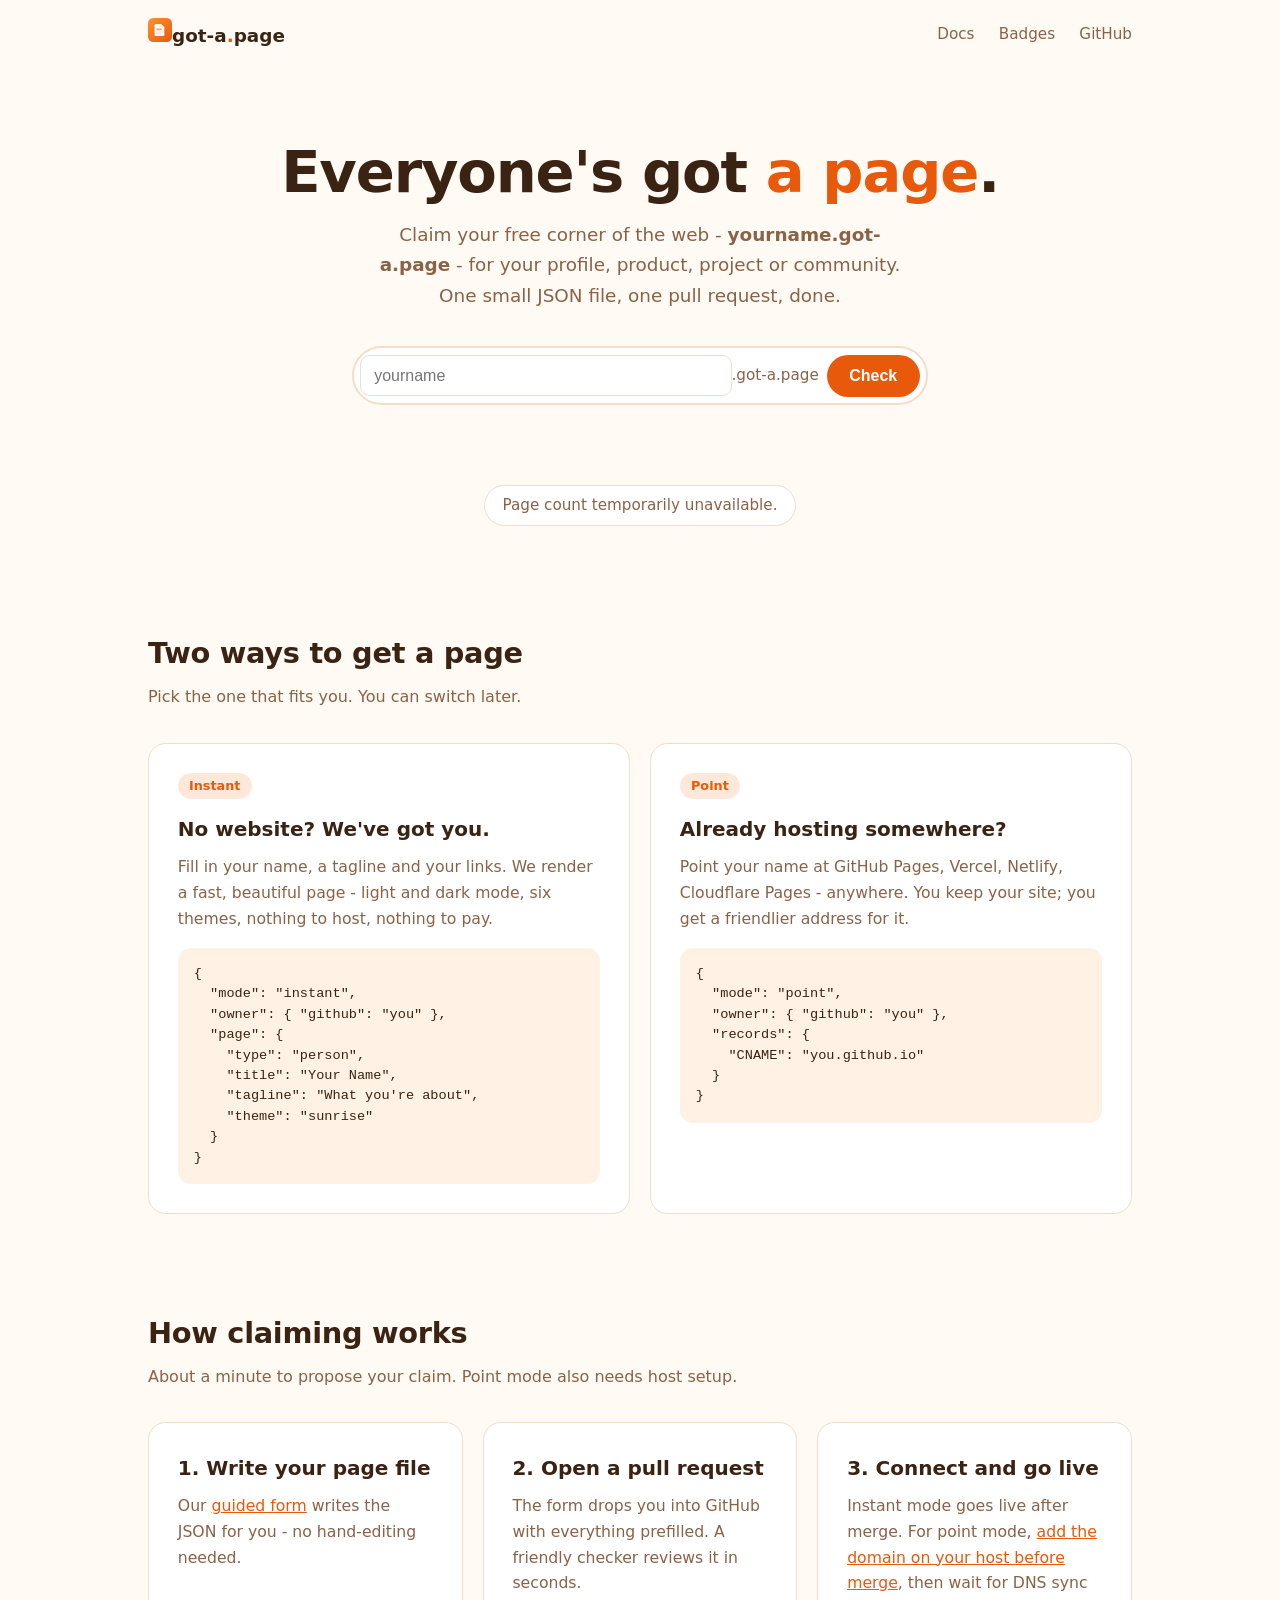
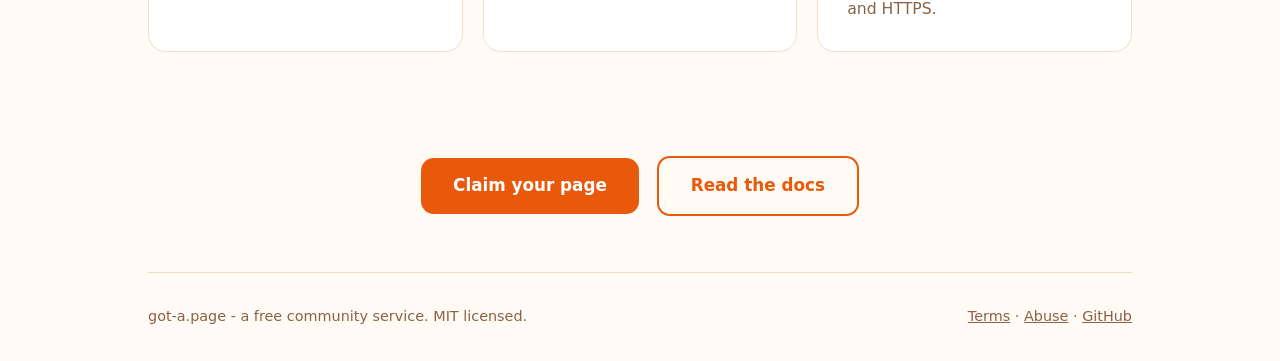
==== index.html @ 7d78240e "Use brand favicon, add og/social-card meta, logo in nav" ====
<!doctype html>
<html lang="en">
<head>
<meta charset="utf-8">
<meta name="viewport" content="width=device-width, initial-scale=1">
<title>got-a.page - Everyone's got a page</title>
<meta name="description" content="Claim your free name.got-a.page subdomain. Instant hosted pages or point it at your own site - one small JSON file, one pull request.">
<meta property="og:type" content="website">
<meta property="og:title" content="got-a.page - Everyone's got a page">
<meta property="og:description" content="Free community subdomains for profiles, products, projects and communities.">
<meta property="og:url" content="https://got-a.page">
<meta property="og:image" content="https://got-a.page/assets/social-card.png">
<meta name="twitter:card" content="summary_large_image">
<link rel="stylesheet" href="styles.css">
<link rel="icon" type="image/svg+xml" href="/assets/favicon.svg">
</head>
<body>
<div class="wrap">
  <nav>
    <a class="brand" href="/"><img src="/assets/favicon.svg" alt="" width="24" height="24">got-a<span>.</span>page</a>
    <div class="links">
      <a href="/docs">Docs</a>
      <a href="/badges/">Badges</a>
      <a href="https://github.com/got-a-page/claim">GitHub</a>
    </div>
  </nav>

  <header class="hero">
    <h1>Everyone's got <em>a page</em>.</h1>
    <p>Claim your free corner of the web - <strong>yourname.got-a.page</strong> - for your profile,
    product, project or community. One small JSON file, one pull request, done.</p>

    <form class="checker" id="checker">
      <input id="name" type="text" inputmode="latin" autocomplete="off" spellcheck="false"
        placeholder="yourname" aria-label="Choose your page name" maxlength="40">
      <span class="suffix">.got-a.page</span>
      <button type="submit">Check</button>
    </form>
    <p id="result" role="status" aria-live="polite"></p>

    <div class="counter"><strong id="count">...</strong> pages already claimed. Yours next?</div>
  </header>

  <section id="how">
    <h2>Two ways to get a page</h2>
    <p class="sub">Pick the one that fits you. You can switch later.</p>
    <div class="modes">
      <div class="card">
        <span class="tag">Instant</span>
        <h3>No website? We've got you.</h3>
        <p>Fill in your name, a tagline and your links. We render a fast, beautiful page -
        light and dark mode, six themes, nothing to host, nothing to pay.</p>
        <pre>{
  "mode": "instant",
  "owner": { "github": "you" },
  "page": {
    "type": "person",
    "title": "Your Name",
    "tagline": "What you're about",
    "theme": "sunrise"
  }
}</pre>
      </div>
      <div class="card">
        <span class="tag">Point</span>
        <h3>Already hosting somewhere?</h3>
        <p>Point your name at GitHub Pages, Vercel, Netlify, Cloudflare Pages - anywhere.
        You keep your site; you get a friendlier address for it.</p>
        <pre>{
  "mode": "point",
  "owner": { "github": "you" },
  "records": {
    "CNAME": "you.github.io"
  }
}</pre>
      </div>
    </div>
  </section>

  <section id="why">
    <h2>How claiming works</h2>
    <p class="sub">About a minute to propose your claim. Point mode also needs host setup.</p>
    <div class="modes">
      <div class="card"><h3>1. Write your page file</h3><p>Our <a href="/claim">guided form</a> writes the JSON for you - no hand-editing needed.</p></div>
      <div class="card"><h3>2. Open a pull request</h3><p>The form drops you into GitHub with everything prefilled. A friendly checker reviews it in seconds.</p></div>
      <div class="card"><h3>3. Connect and go live</h3><p>Instant mode goes live after merge. For point mode, <a href="/docs#hosts">add the domain on your host before merge</a>, then wait for DNS sync and HTTPS.</p></div>
    </div>
  </section>

  <div class="cta-row">
    <a class="btn" href="/claim">Claim your page</a>
    <a class="btn ghost" href="/docs">Read the docs</a>
  </div>

  <footer>
    <span>got-a.page - a free community service. MIT licensed.</span>
    <span>
      <a href="https://github.com/got-a-page/claim/blob/main/TERMS.md">Terms</a> &middot;
      <a href="https://github.com/got-a-page/claim/blob/main/ABUSE.md">Abuse</a> &middot;
      <a href="https://github.com/got-a-page">GitHub</a>
    </span>
  </footer>
</div>

<script>
const INDEX_URL = "https://got-a-page.github.io/claim/index.json";
const STATS_URL = "https://got-a-page.github.io/claim/stats.json";
let indexPromise = null;

function loadIndex() {
  if (!indexPromise) {
    indexPromise = fetch(INDEX_URL, { cache: "no-store", signal: AbortSignal.timeout(8000) })
      .then(r => {
        if (!r.ok) throw new Error("Index unavailable");
        return r.json();
      }).then(index => {
        if (index.availabilityVersion !== 1 || !Array.isArray(index.claimed) ||
            !Array.isArray(index.reserved) ||
            !index.claimed.every(name => typeof name === "string") ||
            !index.reserved.every(name => typeof name === "string")) {
          throw new Error("Availability data unavailable");
        }
        return index;
      }).catch(error => {
        indexPromise = null; // Allow another attempt after a temporary failure.
        throw error;
      });
  }
  return indexPromise;
}

const form = document.getElementById("checker");
const input = document.getElementById("name");
const result = document.getElementById("result");

form.addEventListener("submit", async (e) => {
  e.preventDefault();
  const name = input.value.trim().toLowerCase().replace(/\.got-a\.page\.?$/, "");
  input.value = name;
  result.className = "";
  if (!/^[a-z0-9](?:[a-z0-9-]*[a-z0-9])?$/.test(name) || name.length < 2 || name.length > 40) {
    result.textContent = "2-40 characters: lowercase letters, numbers and hyphens, no hyphens at the edges.";
    return;
  }
  result.textContent = "Checking...";
  let index;
  try {
    index = await loadIndex();
  } catch {
    result.textContent = "Availability could not be checked. Please try again shortly.";
    return;
  }
  // Ignore a response for an input the visitor changed while we were waiting.
  if (input.value.trim().toLowerCase().replace(/\.got-a\.page\.?$/, "") !== name) return;
  if (index.claimed.includes(name)) {
    result.className = "taken";
    result.innerHTML = "";
    const a = document.createElement("a");
    a.href = "https://" + name + ".got-a.page";
    a.textContent = name + ".got-a.page";
    result.append("Aw, taken - visit ", a, " or try another name.");
  } else if (index.reserved.includes(name)) {
    result.className = "taken";
    result.textContent = name + ".got-a.page is reserved. Please try another name.";
  } else {
    result.className = "free";
    result.innerHTML = "";
    const a = document.createElement("a");
    a.href = "/claim?name=" + encodeURIComponent(name);
    a.textContent = "Claim it now";
    result.append(name + ".got-a.page is free! ", a, " before someone else does.");
  }
});

// Count every claim, including point-mode pages. Never invent a fallback count.
fetch(STATS_URL, { cache: "no-store", signal: AbortSignal.timeout(8000) })
  .then(r => {
    if (!r.ok) throw new Error("Stats unavailable");
    return r.json();
  }).then(s => {
    if (!Number.isSafeInteger(s.totalPages) || s.totalPages < 0) throw new Error("Invalid count");
    document.getElementById("count").textContent = s.totalPages;
  }).catch(() => {
    document.querySelector(".counter").textContent = "Page count temporarily unavailable.";
  });
</script>
</body>
</html>
---- styles.css ----
/* got-a.page website - hand-rolled, no frameworks, light and dark. */
:root{
  --bg:#fffaf3; --surface:#ffffff; --text:#3b2314; --muted:#8a6247;
  --accent:#e8590c; --accent-soft:#ffe8d9; --ring:#f3dcc8; --code:#fff1e3;
}
@media (prefers-color-scheme: dark){
  :root{
    --bg:#17100b; --surface:#241a12; --text:#f7ece1; --muted:#c9a183;
    --accent:#ff914d; --accent-soft:#3a2415; --ring:#4a3a26; --code:#2b1d13;
  }
}
*{box-sizing:border-box;margin:0}
html{scroll-behavior:smooth}
body{font-family:ui-sans-serif,system-ui,-apple-system,"Segoe UI",Roboto,"Helvetica Neue",Arial,sans-serif;
background:var(--bg);color:var(--text);line-height:1.65;-webkit-font-smoothing:antialiased}
a{color:var(--accent)}
.wrap{max-width:64rem;margin:0 auto;padding:0 1.25rem}
nav{display:flex;align-items:center;justify-content:space-between;padding:1.1rem 0}
.brand{font-weight:800;font-size:1.15rem;color:var(--text);text-decoration:none}
.brand span{color:var(--accent)}
nav .links a{margin-left:1.2rem;text-decoration:none;color:var(--muted);font-size:.95rem}
nav .links a:hover{color:var(--accent)}
.hero{text-align:center;padding:4.5rem 0 3.5rem}
.hero h1{font-size:clamp(2.2rem,6vw,3.6rem);line-height:1.1;letter-spacing:-.02em}
.hero h1 em{font-style:normal;color:var(--accent)}
.hero p{color:var(--muted);font-size:1.15rem;max-width:34rem;margin:1rem auto 0}
.checker{margin:2.2rem auto 0;max-width:36rem;display:flex;background:var(--surface);
border:2px solid var(--ring);border-radius:999px;padding:.4rem;align-items:center}
.checker input{flex:1;border:0;background:transparent;color:var(--text);font-size:1.05rem;
padding:.7rem 1rem;outline:none;min-width:0}
.checker .suffix{color:var(--muted);font-size:.95rem;padding-right:.5rem;white-space:nowrap}
.checker button{border:0;border-radius:999px;background:var(--accent);color:#fff;
padding:.75rem 1.4rem;font-size:1rem;font-weight:600;cursor:pointer}
.checker button:hover{filter:brightness(1.07)}
#result{min-height:2rem;margin-top:1rem;font-size:1.05rem}
#result.taken{color:#c92a2a}
#result.free{color:#2b8a3e;font-weight:600}
#result a{color:inherit;text-decoration:underline}
.counter{display:inline-flex;gap:.5rem;align-items:center;margin-top:2rem;background:var(--surface);
border:1px solid var(--ring);border-radius:999px;padding:.45rem 1.1rem;color:var(--muted);font-size:.95rem}
.counter strong{color:var(--accent);font-size:1.15rem}
section{padding:3rem 0}
h2{font-size:1.8rem;letter-spacing:-.01em;margin-bottom:.4rem}
.sub{color:var(--muted);margin-bottom:2rem}
.modes{display:grid;grid-template-columns:repeat(auto-fit,minmax(17rem,1fr));gap:1.25rem}
.card{background:var(--surface);border:1px solid var(--ring);border-radius:1.1rem;padding:1.8rem}
.card h3{font-size:1.25rem;margin-bottom:.5rem}
.card p{color:var(--muted);font-size:.98rem}
.card .tag{display:inline-block;background:var(--accent-soft);color:var(--accent);
border-radius:999px;padding:.15rem .7rem;font-size:.8rem;font-weight:700;margin-bottom:.9rem}
code,pre{font-family:ui-monospace,SFMono-Regular,Menlo,Consolas,monospace}
pre{background:var(--code);border-radius:.8rem;padding:1rem;overflow:auto;font-size:.85rem;
margin-top:1rem;line-height:1.5}
.cta-row{text-align:center;padding:3.5rem 0}
.btn{display:inline-block;background:var(--accent);color:#fff;text-decoration:none;
padding:.9rem 2rem;border-radius:.8rem;font-weight:700;font-size:1.05rem}
.btn.ghost{background:transparent;color:var(--accent);border:2px solid var(--accent);margin-left:.8rem}
footer{border-top:1px solid var(--ring);padding:2rem 0;color:var(--muted);font-size:.9rem;
display:flex;justify-content:space-between;flex-wrap:wrap;gap:1rem}
footer a{color:var(--muted)}
/* docs */
.doc h3{margin-top:2.2rem;font-size:1.25rem}
.doc p,.doc li{color:var(--muted)}
.doc ul,.doc ol{padding-left:1.4rem;margin-top:.6rem}
.doc li{margin-bottom:.4rem}
.doc table{width:100%;border-collapse:collapse;margin-top:1rem;font-size:.95rem}
.doc th,.doc td{border:1px solid var(--ring);padding:.5rem .7rem;text-align:left}
.doc th{background:var(--surface)}
.toc{background:var(--surface);border:1px solid var(--ring);border-radius:1rem;padding:1.2rem 1.5rem;margin:1.5rem 0}
.toc a{display:block;padding:.15rem 0;text-decoration:none}
/* claim form */
.field{margin-bottom:1.3rem}
label{display:block;font-weight:600;margin-bottom:.35rem}
.hint{font-weight:400;color:var(--muted);font-size:.88rem}
input[type=text],input[type=url],select,textarea{width:100%;background:var(--surface);
border:1.5px solid var(--ring);border-radius:.6rem;padding:.65rem .8rem;font-size:1rem;color:var(--text)}
input:focus,select:focus,textarea:focus{outline:2px solid var(--accent);border-color:transparent}
.row{display:grid;grid-template-columns:1fr 1fr;gap:1rem}
@media (max-width:36rem){.row{grid-template-columns:1fr}}
#jsonOut{white-space:pre;min-height:8rem}
.step{font-weight:700;color:var(--accent);margin-top:1.5rem}
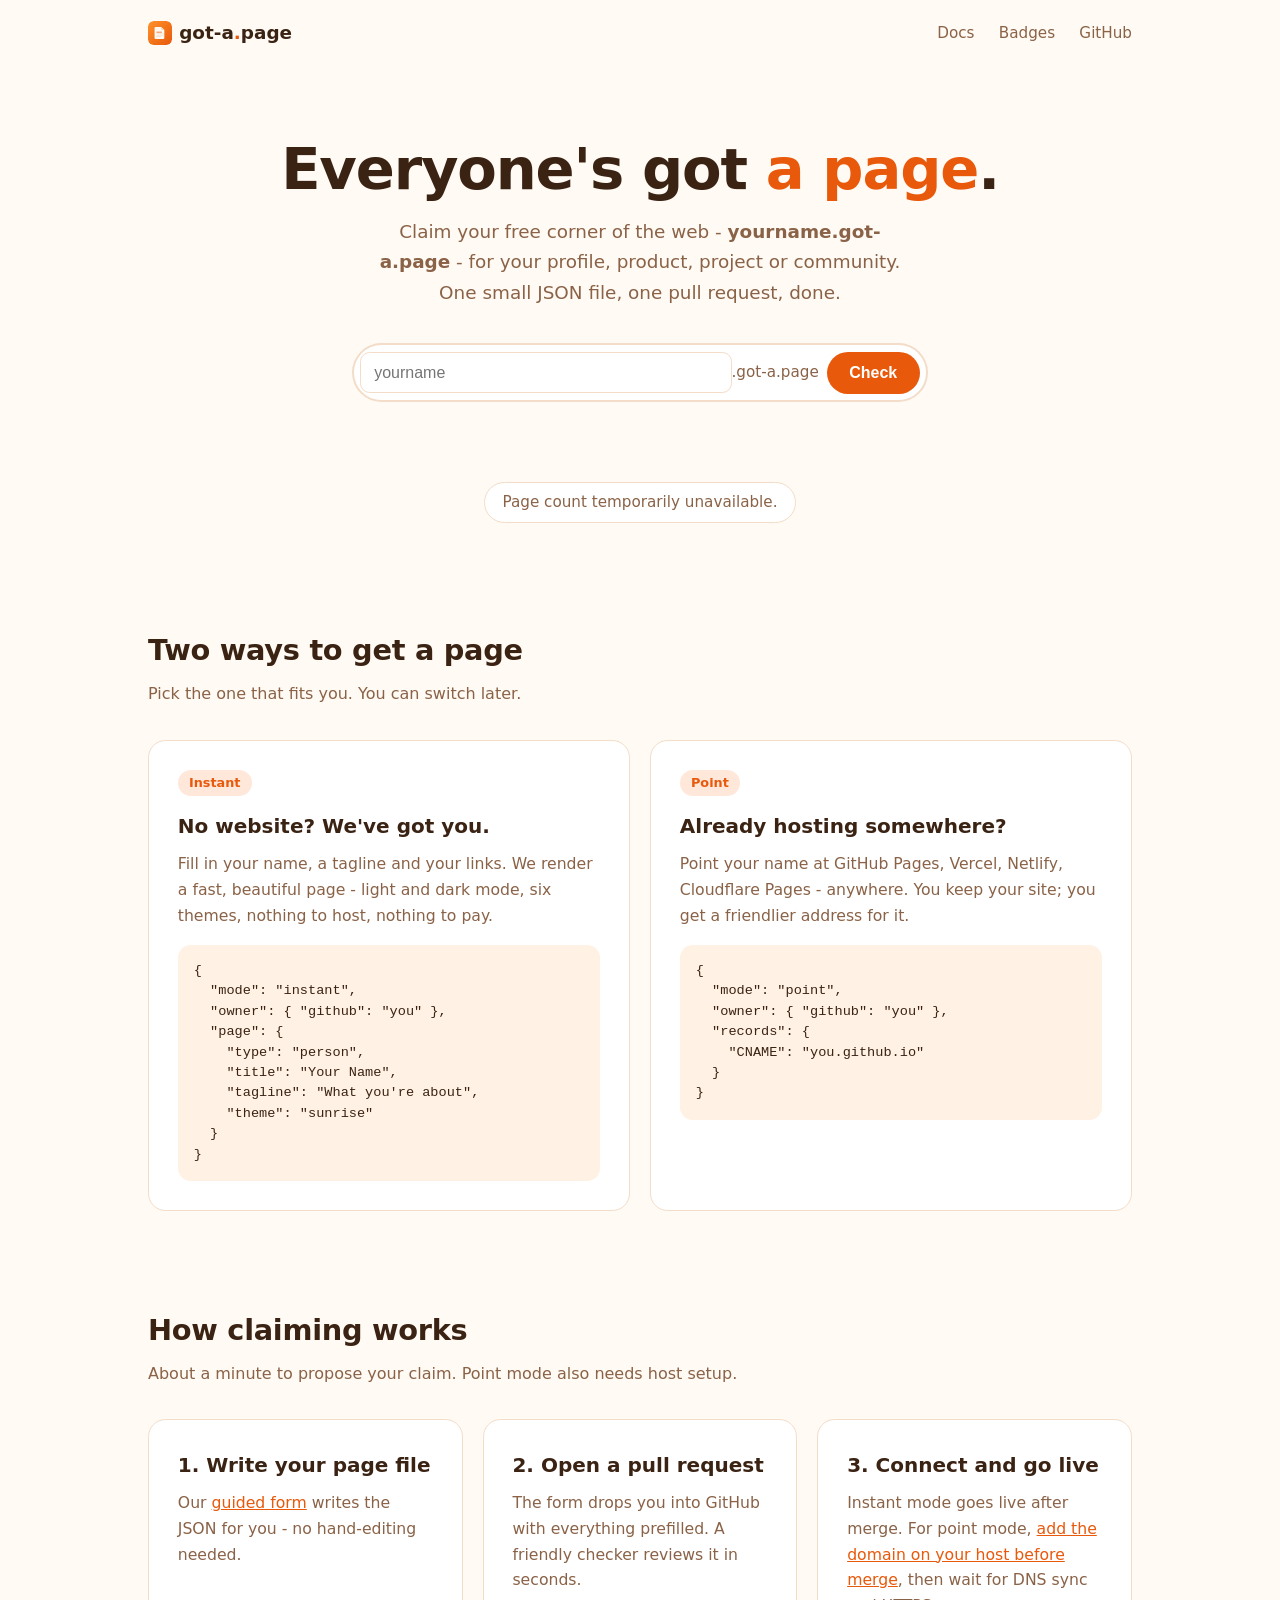
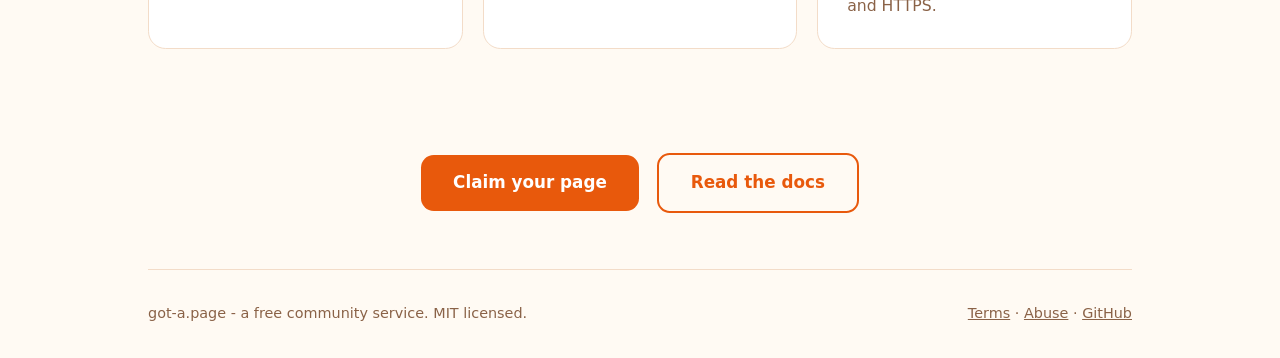
==== commit 61558850: "Add Google Analytics tag to site pages" ====
--- a/index.html
+++ b/index.html
@@ -1,6 +1,15 @@
 <!doctype html>
 <html lang="en">
 <head>
+<!-- Google tag (gtag.js) -->
+<script async src="https://www.googletagmanager.com/gtag/js?id=G-65647ZF3ZZ"></script>
+<script>
+  window.dataLayer = window.dataLayer || [];
+  function gtag(){dataLayer.push(arguments);}
+  gtag('js', new Date());
+
+  gtag('config', 'G-65647ZF3ZZ');
+</script>
 <meta charset="utf-8">
 <meta name="viewport" content="width=device-width, initial-scale=1">
 <title>got-a.page - Everyone's got a page</title>
--- a/styles.css
+++ b/styles.css
@@ -16,7 +16,8 @@
 a{color:var(--accent)}
 .wrap{max-width:64rem;margin:0 auto;padding:0 1.25rem}
 nav{display:flex;align-items:center;justify-content:space-between;padding:1.1rem 0}
-.brand{font-weight:800;font-size:1.15rem;color:var(--text);text-decoration:none}
+.brand{display:inline-flex;align-items:center;white-space:nowrap;font-weight:800;font-size:1.15rem;color:var(--text);text-decoration:none}
+.brand img{display:block;width:1.5rem;height:1.5rem;margin-right:.45rem;border-radius:.35rem}
 .brand span{color:var(--accent)}
 nav .links a{margin-left:1.2rem;text-decoration:none;color:var(--muted);font-size:.95rem}
 nav .links a:hover{color:var(--accent)}
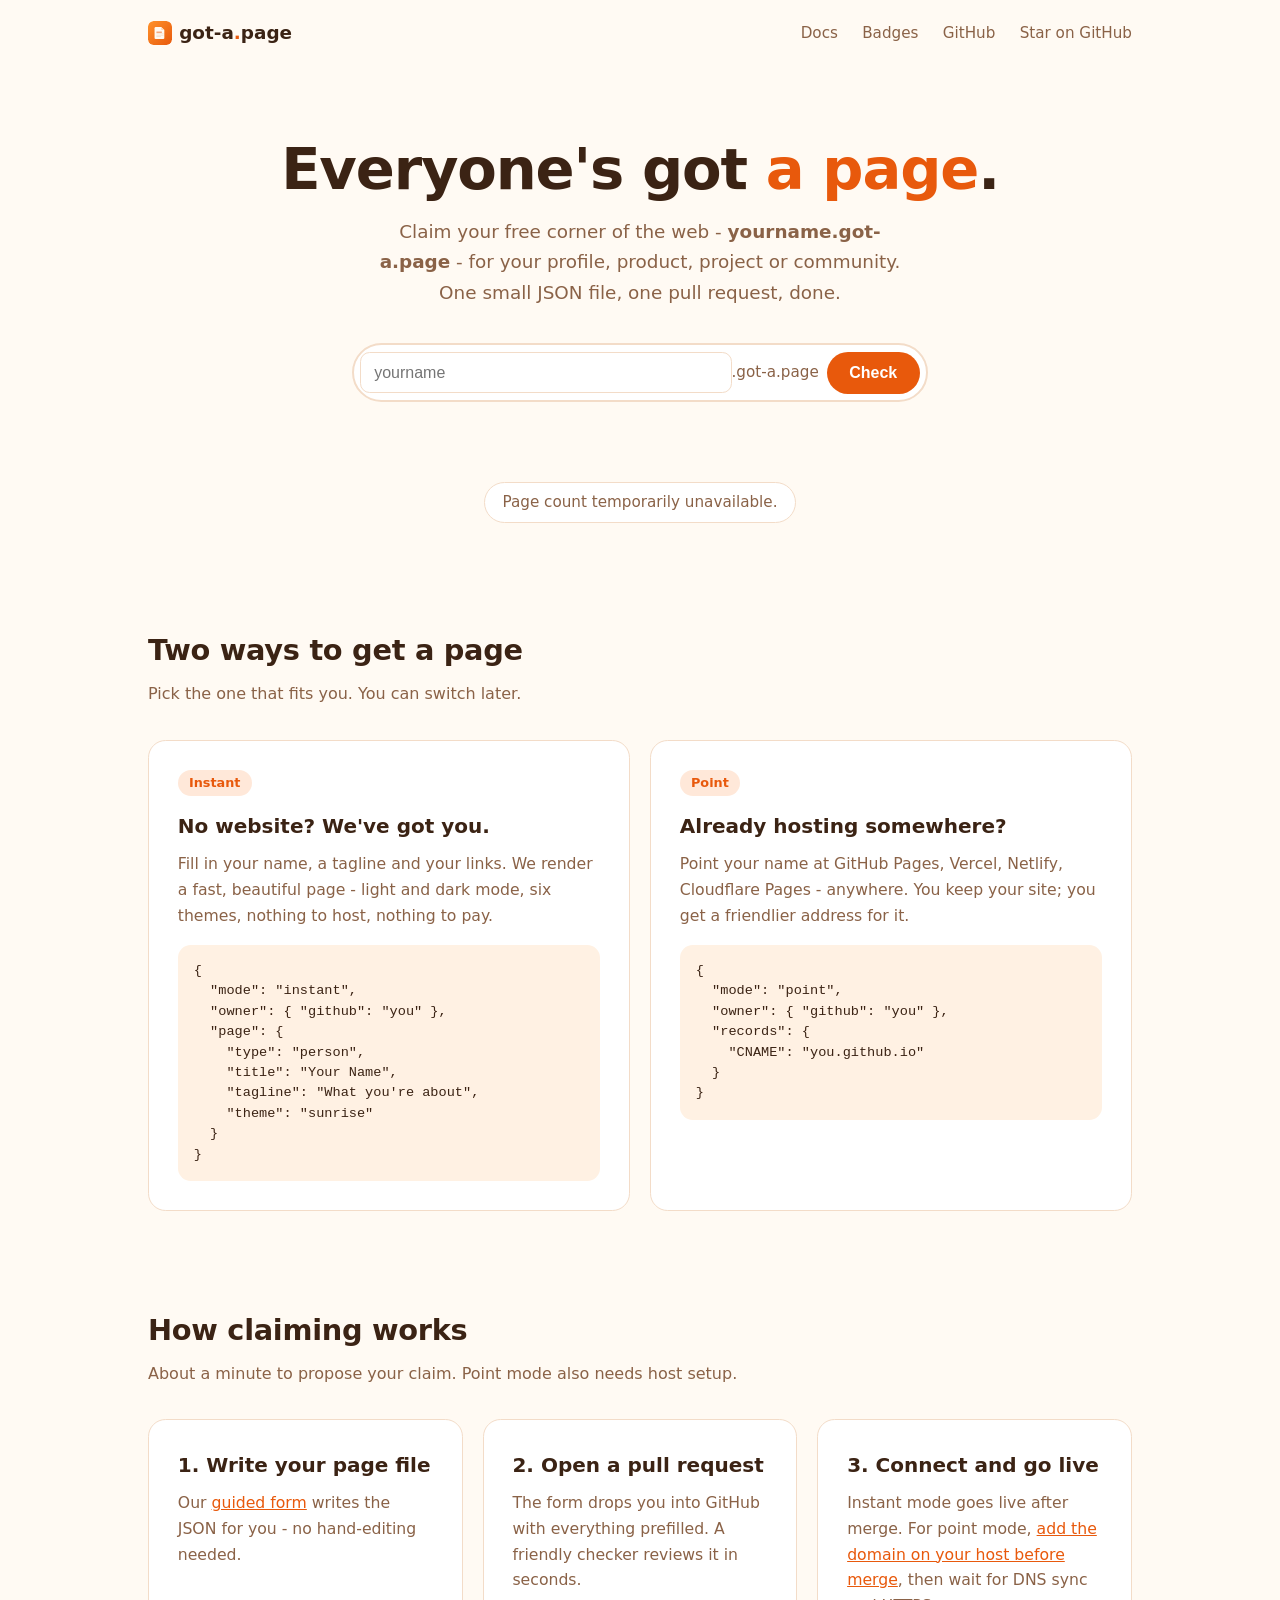
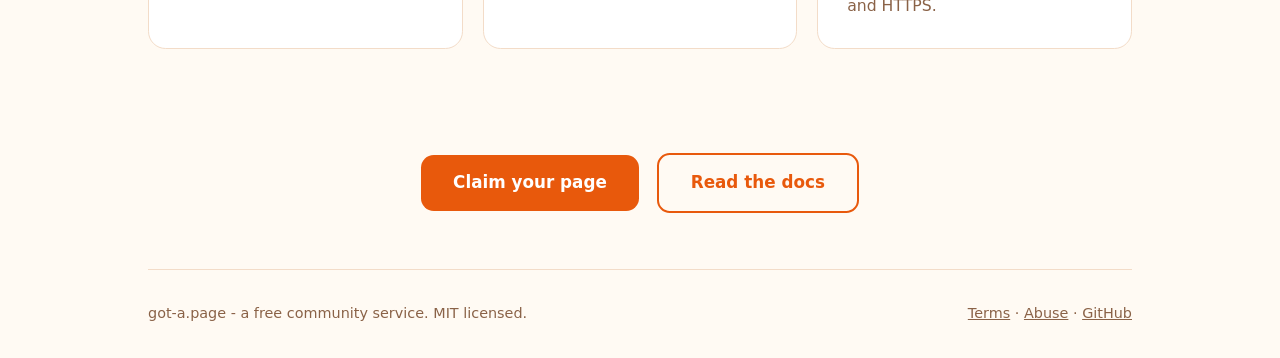
==== commit 3928a7ce: "Add a Star on GitHub link to the home page header" ====
--- a/index.html
+++ b/index.html
@@ -31,6 +31,7 @@
       <a href="/docs">Docs</a>
       <a href="/badges/">Badges</a>
       <a href="https://github.com/got-a-page/claim">GitHub</a>
+      <a href="https://github.com/got-a-page/claim">Star on GitHub</a>
     </div>
   </nav>
 
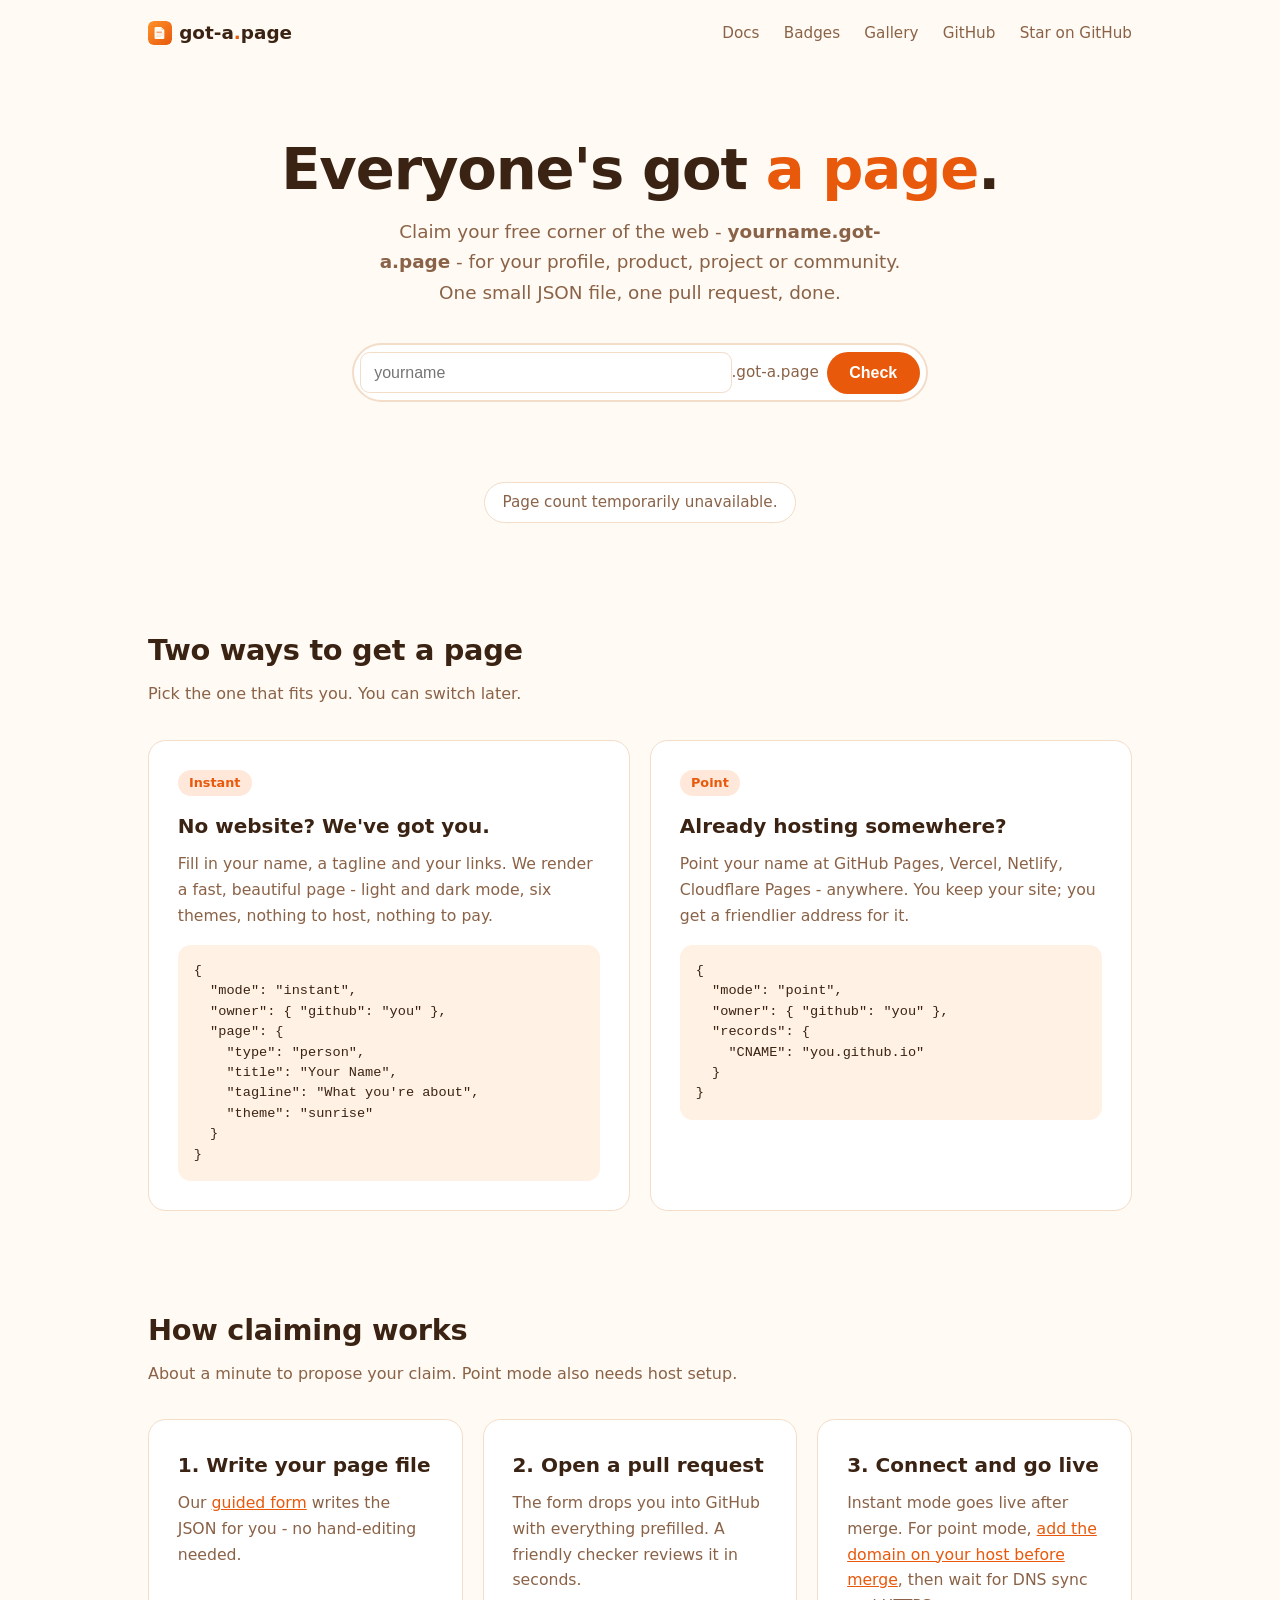
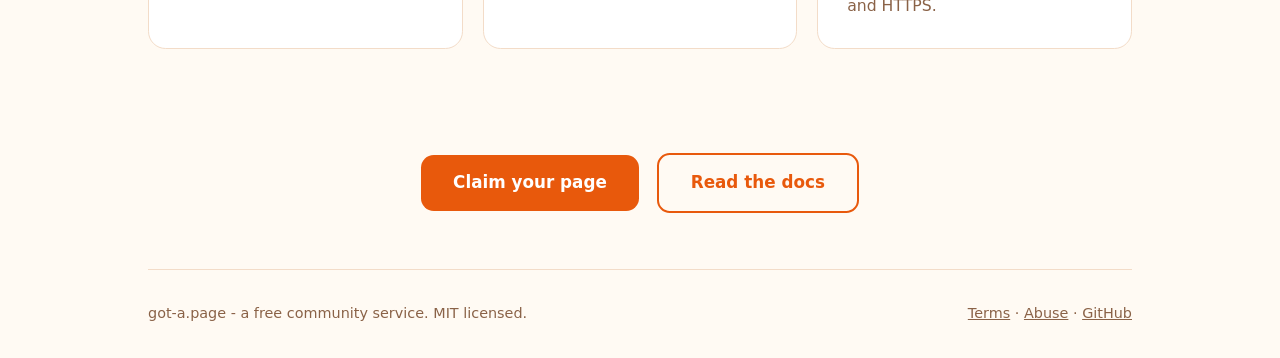
==== commit a8e5c795: "Add Wall of Pages gallery" ====
--- a/index.html
+++ b/index.html
@@ -30,6 +30,7 @@
     <div class="links">
       <a href="/docs">Docs</a>
       <a href="/badges/">Badges</a>
+      <a href="/gallery/">Gallery</a>
       <a href="https://github.com/got-a-page/claim">GitHub</a>
       <a href="https://github.com/got-a-page/claim">Star on GitHub</a>
     </div>
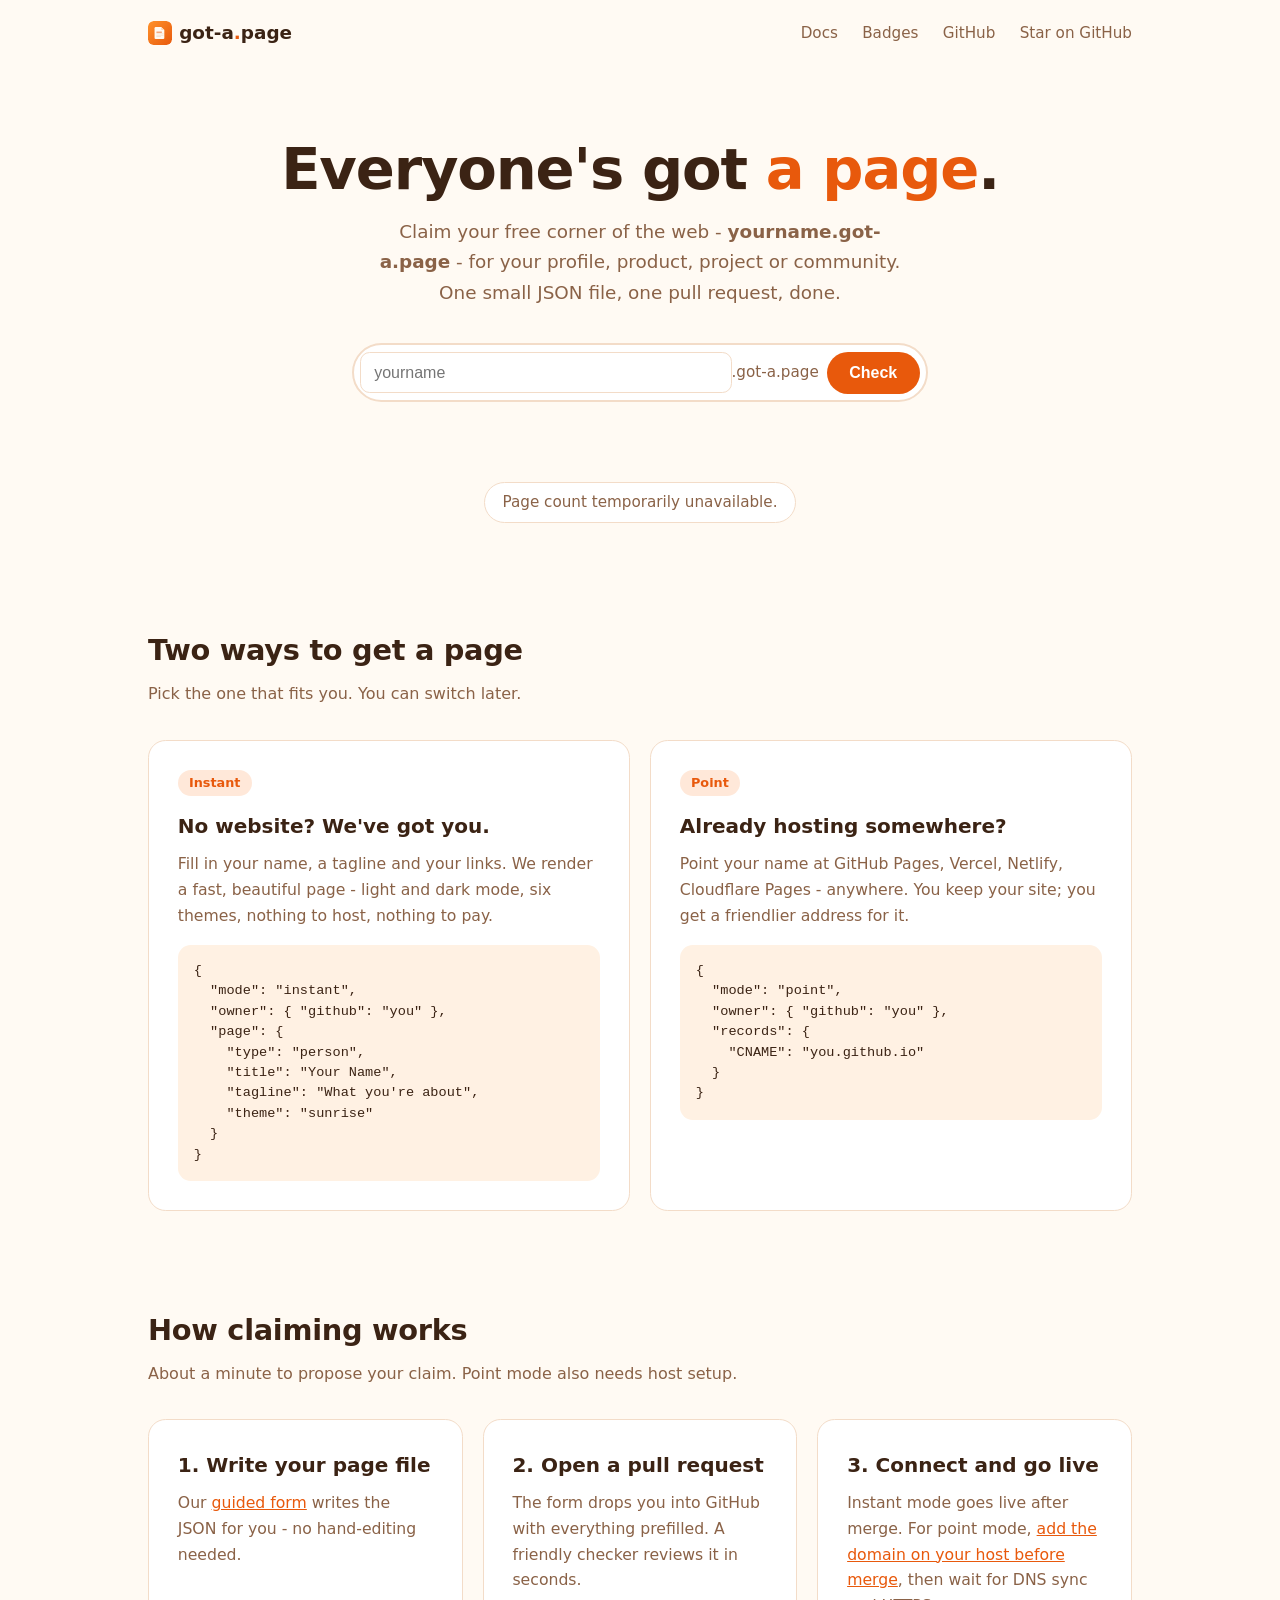
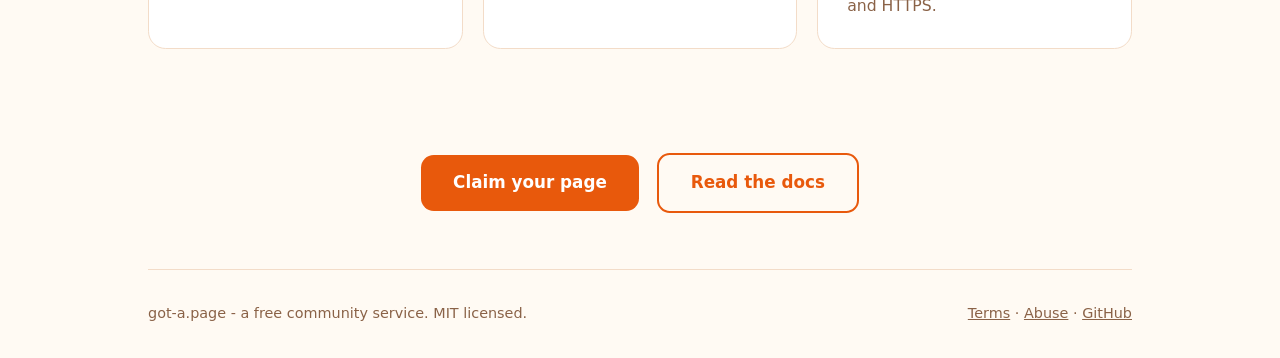
==== commit 2c16f525: "Merge pull request #21 from Aaqibhafeezkhan/feat/issue-10-answer-engine-metadata feat: add answer-en" ====
--- a/index.html
+++ b/index.html
@@ -22,6 +22,35 @@
 <meta name="twitter:card" content="summary_large_image">
 <link rel="stylesheet" href="styles.css">
 <link rel="icon" type="image/svg+xml" href="/assets/favicon.svg">
+<script type="application/ld+json">
+{
+  "@context": "https://schema.org",
+  "@graph": [
+    {
+      "@type": "Organization",
+      "@id": "https://got-a.page/#organization",
+      "name": "got-a.page",
+      "url": "https://got-a.page/",
+      "description": "Free community subdomains for profiles, products, projects and communities.",
+      "logo": "https://got-a.page/assets/favicon.svg",
+      "sameAs": [
+        "https://github.com/got-a-page"
+      ]
+    },
+    {
+      "@type": "WebSite",
+      "@id": "https://got-a.page/#website",
+      "url": "https://got-a.page/",
+      "name": "got-a.page",
+      "description": "Claim your free name.got-a.page subdomain. Instant hosted pages or point it at your own site - one small JSON file, one pull request.",
+      "publisher": {
+        "@id": "https://got-a.page/#organization"
+      },
+      "inLanguage": "en"
+    }
+  ]
+}
+</script>
 </head>
 <body>
 <div class="wrap">
@@ -30,7 +59,6 @@
     <div class="links">
       <a href="/docs">Docs</a>
       <a href="/badges/">Badges</a>
-      <a href="/gallery/">Gallery</a>
       <a href="https://github.com/got-a-page/claim">GitHub</a>
       <a href="https://github.com/got-a-page/claim">Star on GitHub</a>
     </div>
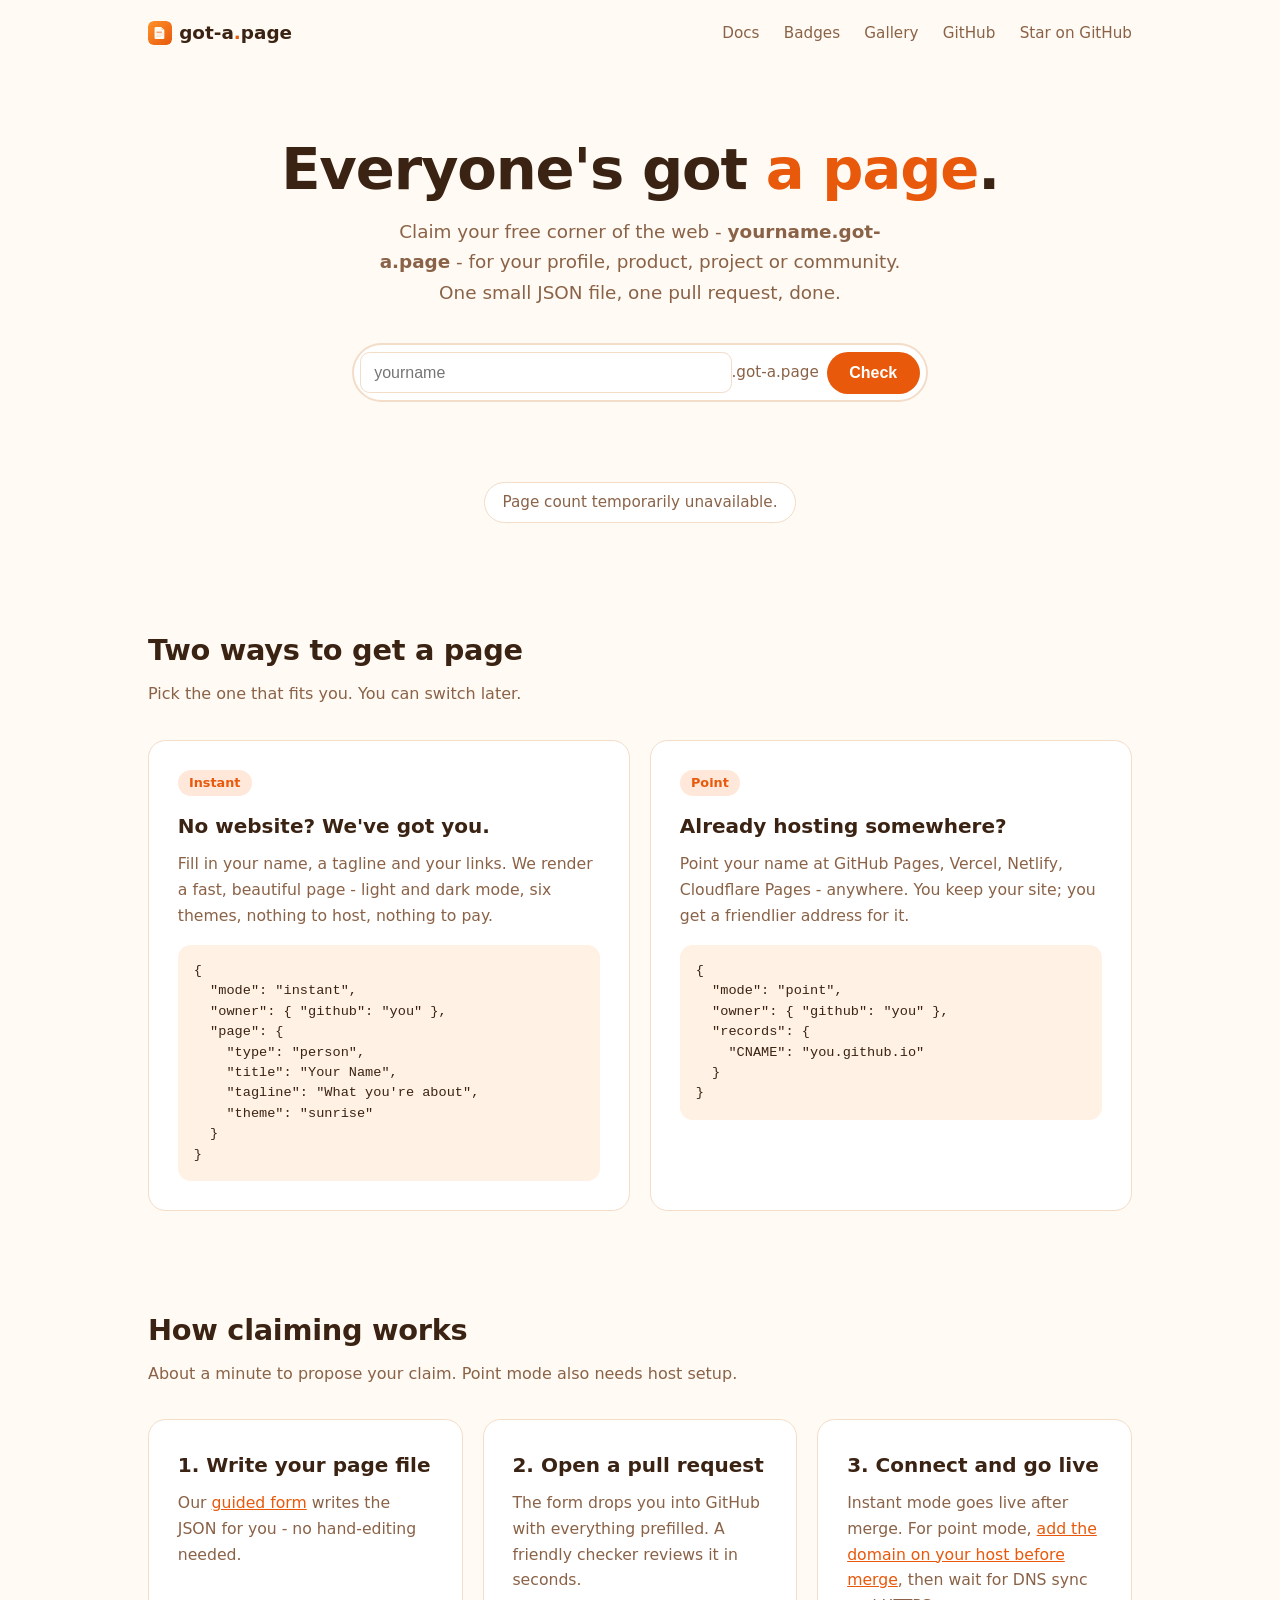
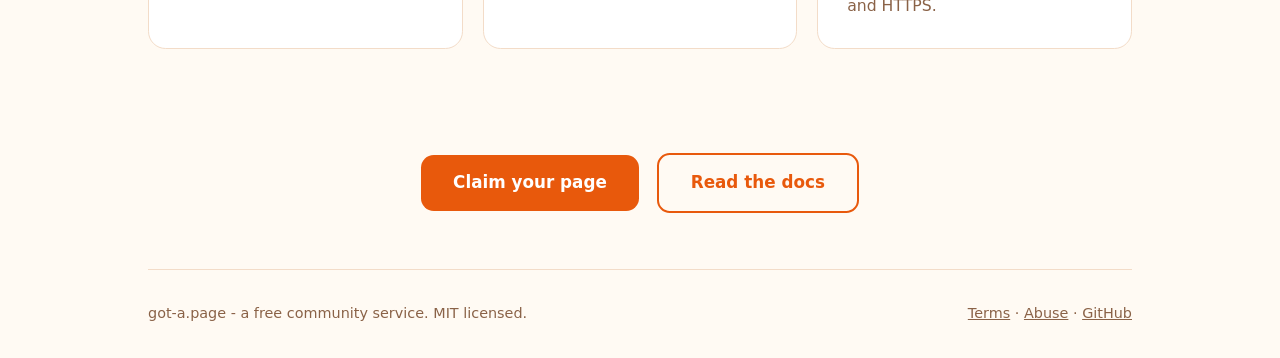
==== commit 31cac400: "Merge pull request #25 from AbubakerAfzal01/feat/wall-of-pages-gallery Add Wall of Pages gallery" ====
--- a/index.html
+++ b/index.html
@@ -17,8 +17,9 @@
 <meta property="og:type" content="website">
 <meta property="og:title" content="got-a.page - Everyone's got a page">
 <meta property="og:description" content="Free community subdomains for profiles, products, projects and communities.">
-<meta property="og:url" content="https://got-a.page">
+<meta property="og:url" content="https://got-a.page/">
 <meta property="og:image" content="https://got-a.page/assets/social-card.png">
+<link rel="canonical" href="https://got-a.page/">
 <meta name="twitter:card" content="summary_large_image">
 <link rel="stylesheet" href="styles.css">
 <link rel="icon" type="image/svg+xml" href="/assets/favicon.svg">
@@ -59,6 +60,7 @@
     <div class="links">
       <a href="/docs">Docs</a>
       <a href="/badges/">Badges</a>
+      <a href="/gallery/">Gallery</a>
       <a href="https://github.com/got-a-page/claim">GitHub</a>
       <a href="https://github.com/got-a-page/claim">Star on GitHub</a>
     </div>
